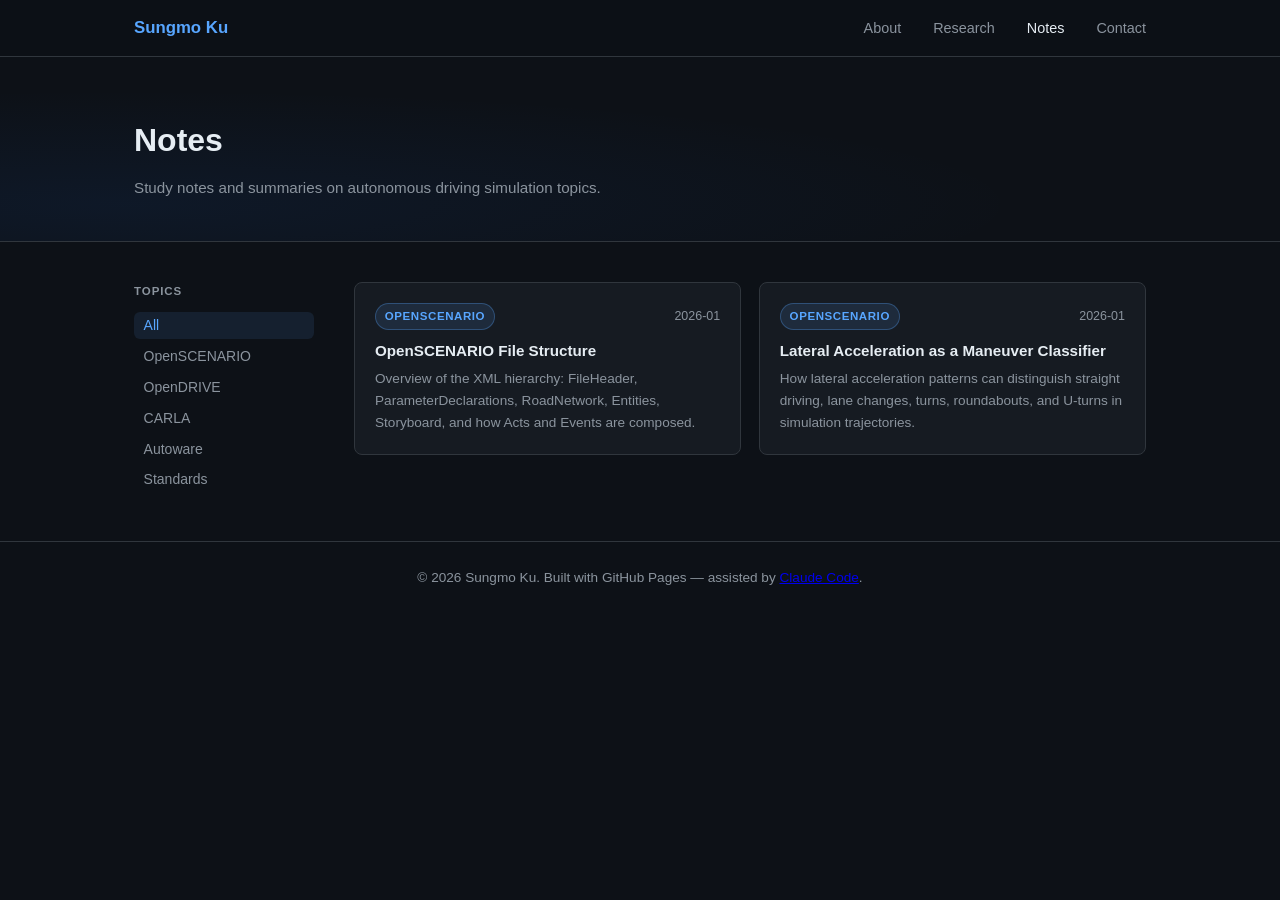
==== notes/index.html @ fc3dd428 "github io start" ====
<!DOCTYPE html>
<html lang="en">
<head>
  <meta charset="UTF-8" />
  <meta name="viewport" content="width=device-width, initial-scale=1.0" />
  <title>Notes | Sungmo Ku</title>
  <link rel="stylesheet" href="style.css" />
  <script src="../components.js" defer></script>
</head>
<body>

  <site-nav base="../" active="notes"></site-nav>

  <div class="page-hero">
    <div class="container">
      <h1>Notes</h1>
      <p>Study notes and summaries on autonomous driving simulation topics.</p>
    </div>
  </div>

  <div class="layout container">

    <!-- Sidebar: topic filter -->
    <aside class="sidebar">
      <p class="sidebar-label">Topics</p>
      <ul class="topic-list">
        <li><button class="topic-btn active" data-topic="all">All</button></li>
        <li><button class="topic-btn" data-topic="openscenario">OpenSCENARIO</button></li>
        <li><button class="topic-btn" data-topic="opendrive">OpenDRIVE</button></li>
        <li><button class="topic-btn" data-topic="carla">CARLA</button></li>
        <li><button class="topic-btn" data-topic="autoware">Autoware</button></li>
        <li><button class="topic-btn" data-topic="standards">Standards</button></li>
      </ul>
    </aside>

    <!-- Note cards -->
    <main class="note-grid" id="noteGrid">

      <a class="note-card" href="note.html?file=openscenario-structure" data-topic="openscenario">
        <div class="note-card-top">
          <span class="note-topic openscenario">OpenSCENARIO</span>
          <span class="note-date">2026-01</span>
        </div>
        <h2>OpenSCENARIO File Structure</h2>
        <p>Overview of the XML hierarchy: FileHeader, ParameterDeclarations, RoadNetwork, Entities, Storyboard, and how Acts and Events are composed.</p>
      </a>

      <a class="note-card" href="note.html?file=lateral-acceleration" data-topic="openscenario">
        <div class="note-card-top">
          <span class="note-topic openscenario">OpenSCENARIO</span>
          <span class="note-date">2026-01</span>
        </div>
        <h2>Lateral Acceleration as a Maneuver Classifier</h2>
        <p>How lateral acceleration patterns can distinguish straight driving, lane changes, turns, roundabouts, and U-turns in simulation trajectories.</p>
      </a>

      <!-- <a class="note-card" href="note.html?file=iso-26262-sotif" data-topic="standards">
        <div class="note-card-top">
          <span class="note-topic standards">Standards</span>
          <span class="note-date">2025-12</span>
        </div>
        <h2>ISO 26262 vs ISO 21448 (SOTIF)</h2>
        <p>Key differences between functional safety (ISO 26262) and safety of intended functionality (SOTIF), and how each applies to ADS validation.</p>
      </a> -->

      <!-- <a class="note-card" href="note.html?file=pegasus-layers" data-topic="standards">
        <div class="note-card-top">
          <span class="note-topic standards">Standards</span>
          <span class="note-date">2025-11</span>
        </div>
        <h2>PEGASUS Scenario Layering Framework</h2>
        <p>The 6-layer model (Road, Traffic Signs, Objects, Temporary Modifications, Environment, Digital) for hierarchical scenario classification.</p>
      </a> -->

      <!-- <a class="note-card" href="note.html?file=carla-basics" data-topic="carla">
        <div class="note-card-top">
          <span class="note-topic carla">CARLA</span>
          <span class="note-date">2025-10</span>
        </div>
        <h2>CARLA Simulation Basics</h2>
        <p>Server-client architecture, world and map loading, actor spawning, sensors, and how to interface CARLA with Python scripts.</p>
      </a>

      <a class="note-card" href="note.html?file=opendrive-road-model" data-topic="opendrive">
        <div class="note-card-top">
          <span class="note-topic opendrive">OpenDRIVE</span>
          <span class="note-date">2025-09</span>
        </div>
        <h2>OpenDRIVE Road Geometry Model</h2>
        <p>Road reference lines, lane sections, geometries (line, arc, spiral), and how to define junctions and road links in .xodr files.</p>
      </a> -->

    </main>
  </div>

  <site-footer></site-footer>

  <script>
    const buttons = document.querySelectorAll('.topic-btn');
    const cards   = document.querySelectorAll('.note-card');

    buttons.forEach(btn => {
      btn.addEventListener('click', () => {
        buttons.forEach(b => b.classList.remove('active'));
        btn.classList.add('active');

        const topic = btn.dataset.topic;
        cards.forEach(card => {
          card.style.display =
            (topic === 'all' || card.dataset.topic === topic) ? '' : 'none';
        });
      });
    });
  </script>

</body>
</html>
---- notes/style.css ----
*, *::before, *::after {
  box-sizing: border-box;
  margin: 0;
  padding: 0;
}

:root {
  --bg: #0d1117;
  --bg-alt: #161b22;
  --border: #30363d;
  --text: #e6edf3;
  --text-muted: #8b949e;
  --accent: #58a6ff;
  --accent-dim: #1f6feb;

  --c-openscenario: #58a6ff;
  --c-opendrive:    #3fb950;
  --c-carla:        #f78166;
  --c-autoware:     #d2a8ff;
  --c-standards:    #d29922;
}

html { scroll-behavior: smooth; }

body {
  font-family: -apple-system, BlinkMacSystemFont, "Segoe UI", sans-serif;
  background: var(--bg);
  color: var(--text);
  line-height: 1.7;
}

/* ── Nav ── */
header {
  position: sticky;
  top: 0;
  z-index: 100;
  background: rgba(13, 17, 23, 0.88);
  backdrop-filter: blur(8px);
  border-bottom: 1px solid var(--border);
}

nav {
  max-width: 1060px;
  margin: 0 auto;
  padding: 0 1.5rem;
  height: 56px;
  display: flex;
  align-items: center;
  justify-content: space-between;
}

.logo {
  font-weight: 700;
  font-size: 1.05rem;
  color: var(--accent);
  text-decoration: none;
}

nav ul {
  list-style: none;
  display: flex;
  gap: 2rem;
}

nav a {
  color: var(--text-muted);
  text-decoration: none;
  font-size: 0.9rem;
  transition: color 0.2s;
}

nav a:hover, nav a.active { color: var(--text); }

/* ── Page hero ── */
.page-hero {
  padding: 3.5rem 1.5rem 2.5rem;
  border-bottom: 1px solid var(--border);
  background: radial-gradient(ellipse at 10% 80%, rgba(31, 111, 235, 0.08) 0%, transparent 55%);
}

.page-hero h1 {
  font-size: 2rem;
  font-weight: 800;
  margin-bottom: 0.5rem;
}

.page-hero p {
  color: var(--text-muted);
  font-size: 0.95rem;
}

/* ── Container ── */
.container {
  max-width: 1060px;
  margin: 0 auto;
  padding: 0 1.5rem;
}

/* ── Layout ── */
.layout {
  display: grid;
  grid-template-columns: 180px 1fr;
  gap: 2.5rem;
  padding-top: 2.5rem;
  padding-bottom: 3rem;
  align-items: start;
}

/* ── Sidebar ── */
.sidebar {
  position: sticky;
  top: 72px;
}

.sidebar-label {
  font-size: 0.72rem;
  text-transform: uppercase;
  letter-spacing: 0.08em;
  color: var(--text-muted);
  margin-bottom: 0.6rem;
  font-weight: 600;
}

.topic-list {
  list-style: none;
  display: flex;
  flex-direction: column;
  gap: 0.2rem;
}

.topic-btn {
  width: 100%;
  text-align: left;
  background: none;
  border: none;
  color: var(--text-muted);
  font-size: 0.875rem;
  padding: 0.35rem 0.6rem;
  border-radius: 6px;
  cursor: pointer;
  transition: background 0.15s, color 0.15s;
}

.topic-btn:hover {
  background: var(--bg-alt);
  color: var(--text);
}

.topic-btn.active {
  background: rgba(88, 166, 255, 0.1);
  color: var(--accent);
}

/* ── Note grid ── */
.note-grid {
  display: grid;
  grid-template-columns: repeat(auto-fill, minmax(280px, 1fr));
  gap: 1.1rem;
}

/* ── Note card ── */
.note-card {
  display: block;
  text-decoration: none;
  color: inherit;
  border: 1px solid var(--border);
  border-radius: 8px;
  padding: 1.25rem;
  background: var(--bg-alt);
  transition: border-color 0.2s, transform 0.15s;
}

.note-card:hover {
  border-color: var(--accent-dim);
  transform: translateY(-2px);
}

.note-card-top {
  display: flex;
  align-items: center;
  justify-content: space-between;
  margin-bottom: 0.65rem;
}

.note-topic {
  font-size: 0.72rem;
  font-weight: 600;
  padding: 0.15rem 0.55rem;
  border-radius: 20px;
  text-transform: uppercase;
  letter-spacing: 0.05em;
}

.note-topic.openscenario { background: rgba(88,166,255,0.12); color: var(--c-openscenario); border: 1px solid rgba(88,166,255,0.3); }
.note-topic.opendrive    { background: rgba(63,185,80,0.12);  color: var(--c-opendrive);    border: 1px solid rgba(63,185,80,0.3); }
.note-topic.carla        { background: rgba(247,129,102,0.12);color: var(--c-carla);        border: 1px solid rgba(247,129,102,0.3); }
.note-topic.autoware     { background: rgba(210,168,255,0.12);color: var(--c-autoware);     border: 1px solid rgba(210,168,255,0.3); }
.note-topic.standards    { background: rgba(210,153,34,0.12); color: var(--c-standards);    border: 1px solid rgba(210,153,34,0.3); }

.note-date {
  font-size: 0.78rem;
  color: var(--text-muted);
}

.note-card h2 {
  font-size: 0.95rem;
  font-weight: 600;
  margin-bottom: 0.45rem;
  line-height: 1.4;
  color: var(--text);
}

.note-card p {
  font-size: 0.85rem;
  color: var(--text-muted);
  line-height: 1.6;
}

/* ── Footer ── */
footer {
  border-top: 1px solid var(--border);
  padding: 1.5rem;
  text-align: center;
  font-size: 0.85rem;
  color: var(--text-muted);
}

/* ── Mobile ── */
@media (max-width: 700px) {
  .layout {
    grid-template-columns: 1fr;
  }

  .sidebar {
    position: static;
    display: flex;
    flex-wrap: wrap;
    gap: 0.4rem;
    align-items: center;
  }

  .sidebar-label { display: none; }

  .topic-list {
    flex-direction: row;
    flex-wrap: wrap;
    gap: 0.4rem;
  }

  .topic-btn {
    width: auto;
    border: 1px solid var(--border);
    padding: 0.25rem 0.75rem;
  }
}
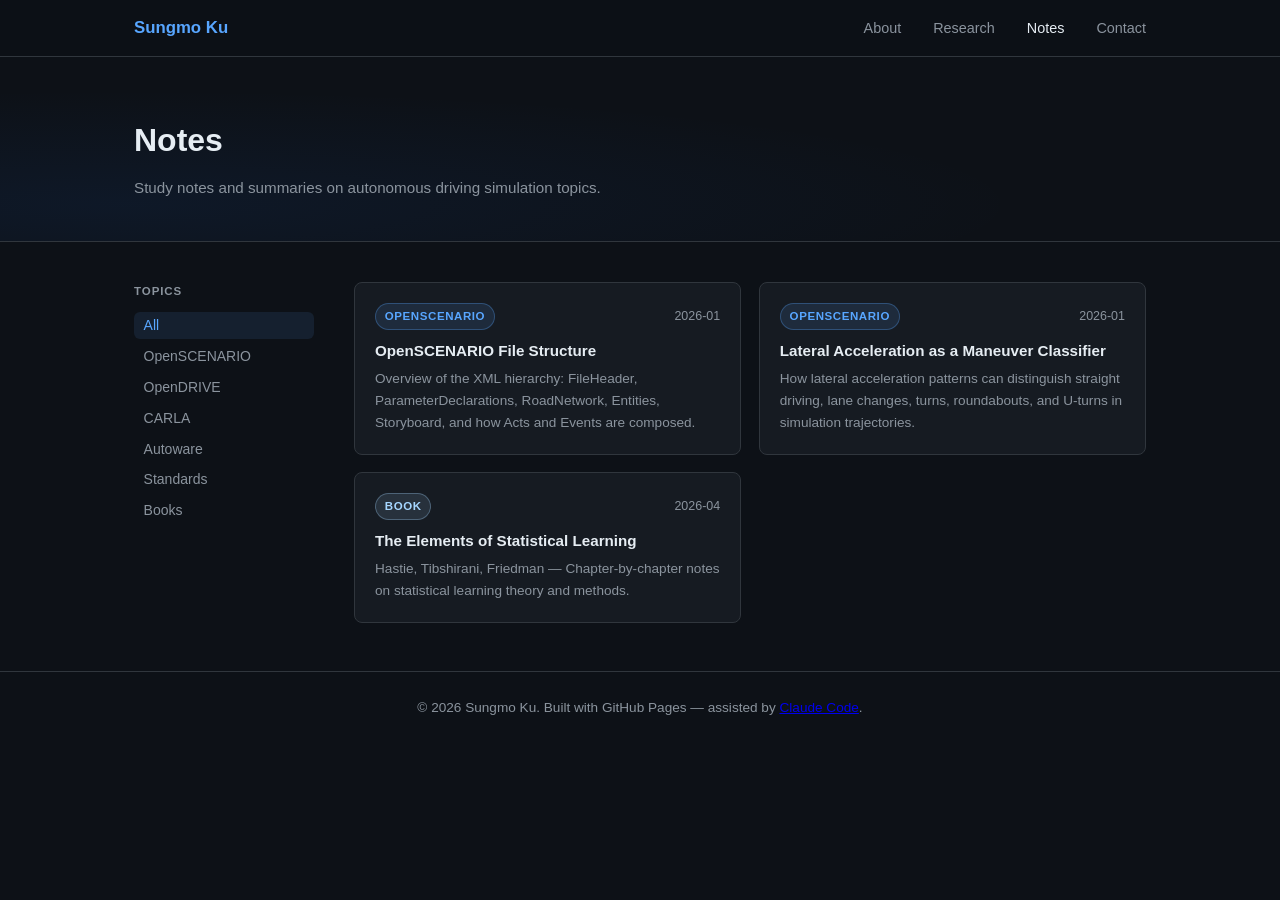
==== commit b61c317d: "260421" ====
--- a/notes/index.html
+++ b/notes/index.html
@@ -30,6 +30,7 @@
         <li><button class="topic-btn" data-topic="carla">CARLA</button></li>
         <li><button class="topic-btn" data-topic="autoware">Autoware</button></li>
         <li><button class="topic-btn" data-topic="standards">Standards</button></li>
+        <li><button class="topic-btn" data-topic="book">Books</button></li>
       </ul>
     </aside>
 
@@ -52,6 +53,15 @@
         </div>
         <h2>Lateral Acceleration as a Maneuver Classifier</h2>
         <p>How lateral acceleration patterns can distinguish straight driving, lane changes, turns, roundabouts, and U-turns in simulation trajectories.</p>
+      </a>
+
+      <a class="note-card" href="note.html?file=esl/index" data-topic="book">
+        <div class="note-card-top">
+          <span class="note-topic book">Book</span>
+          <span class="note-date">2026-04</span>
+        </div>
+        <h2>The Elements of Statistical Learning</h2>
+        <p>Hastie, Tibshirani, Friedman — Chapter-by-chapter notes on statistical learning theory and methods.</p>
       </a>
 
       <!-- <a class="note-card" href="note.html?file=iso-26262-sotif" data-topic="standards">
--- a/notes/style.css
+++ b/notes/style.css
@@ -18,6 +18,7 @@
   --c-carla:        #f78166;
   --c-autoware:     #d2a8ff;
   --c-standards:    #d29922;
+  --c-book:         #a5d6ff;
 }
 
 html { scroll-behavior: smooth; }
@@ -196,6 +197,7 @@
 .note-topic.carla        { background: rgba(247,129,102,0.12);color: var(--c-carla);        border: 1px solid rgba(247,129,102,0.3); }
 .note-topic.autoware     { background: rgba(210,168,255,0.12);color: var(--c-autoware);     border: 1px solid rgba(210,168,255,0.3); }
 .note-topic.standards    { background: rgba(210,153,34,0.12); color: var(--c-standards);    border: 1px solid rgba(210,153,34,0.3); }
+.note-topic.book         { background: rgba(165,214,255,0.12); color: var(--c-book);         border: 1px solid rgba(165,214,255,0.3); }
 
 .note-date {
   font-size: 0.78rem;
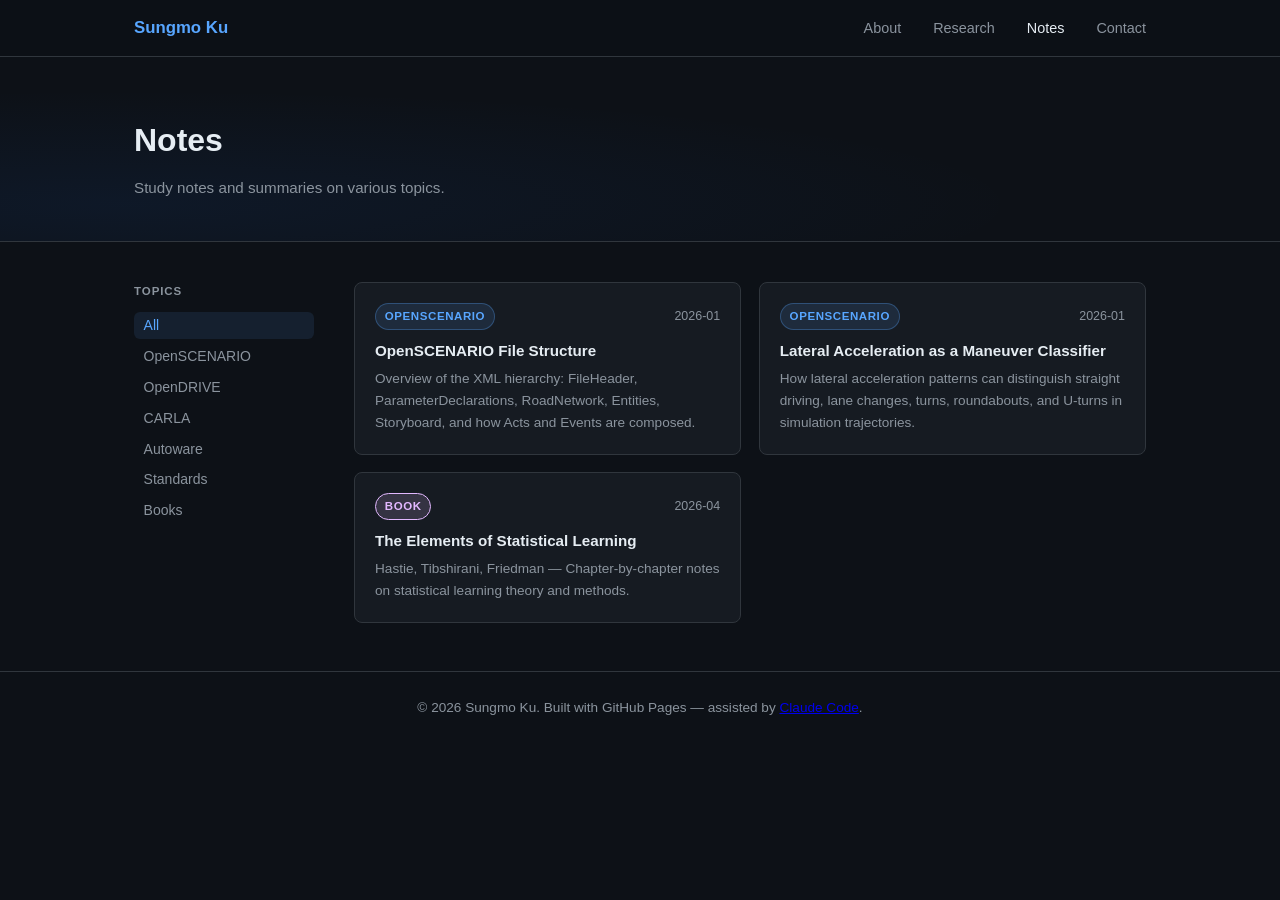
==== commit fac667f1: "260422 - detail changed in research & notes index" ====
--- a/notes/index.html
+++ b/notes/index.html
@@ -14,7 +14,7 @@
   <div class="page-hero">
     <div class="container">
       <h1>Notes</h1>
-      <p>Study notes and summaries on autonomous driving simulation topics.</p>
+      <p>Study notes and summaries on various topics.</p>
     </div>
   </div>
 
--- a/notes/style.css
+++ b/notes/style.css
@@ -18,7 +18,7 @@
   --c-carla:        #f78166;
   --c-autoware:     #d2a8ff;
   --c-standards:    #d29922;
-  --c-book:         #a5d6ff;
+  --c-book:         #e2b8ff;
 }
 
 html { scroll-behavior: smooth; }
@@ -197,7 +197,7 @@
 .note-topic.carla        { background: rgba(247,129,102,0.12);color: var(--c-carla);        border: 1px solid rgba(247,129,102,0.3); }
 .note-topic.autoware     { background: rgba(210,168,255,0.12);color: var(--c-autoware);     border: 1px solid rgba(210,168,255,0.3); }
 .note-topic.standards    { background: rgba(210,153,34,0.12); color: var(--c-standards);    border: 1px solid rgba(210,153,34,0.3); }
-.note-topic.book         { background: rgba(165,214,255,0.12); color: var(--c-book);         border: 1px solid rgba(165,214,255,0.3); }
+.note-topic.book         { background: rgba(226,184,255,0.15); color: var(--c-book);         border: 1px solid #e2b8ff; }
 
 .note-date {
   font-size: 0.78rem;
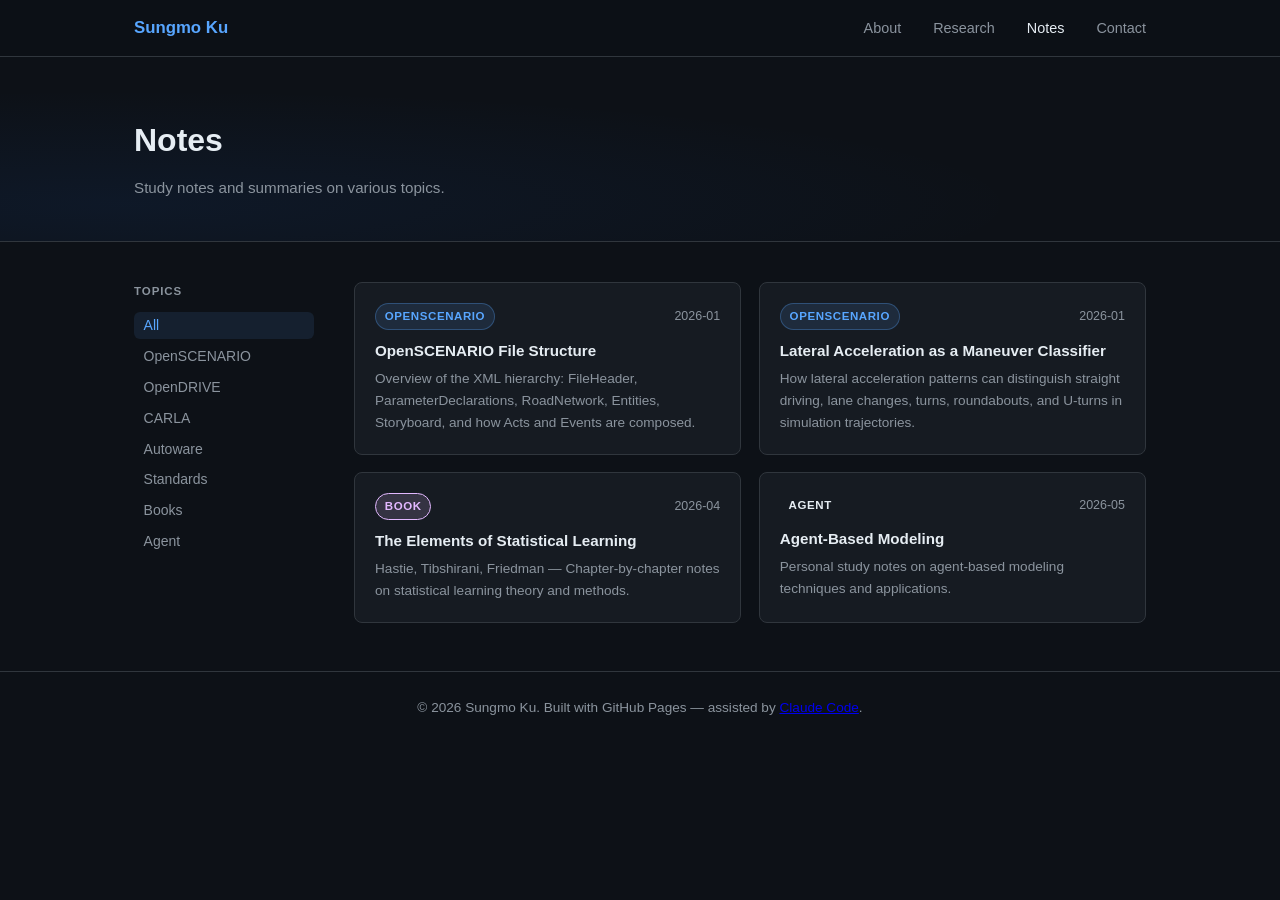
==== commit e6bb5cdc: "agent_langchain" ====
--- a/notes/index.html
+++ b/notes/index.html
@@ -31,6 +31,7 @@
         <li><button class="topic-btn" data-topic="autoware">Autoware</button></li>
         <li><button class="topic-btn" data-topic="standards">Standards</button></li>
         <li><button class="topic-btn" data-topic="book">Books</button></li>
+        <li><button class="topic-btn" data-topic="agent">Agent</button></li>
       </ul>
     </aside>
 
@@ -64,23 +65,14 @@
         <p>Hastie, Tibshirani, Friedman — Chapter-by-chapter notes on statistical learning theory and methods.</p>
       </a>
 
-      <!-- <a class="note-card" href="note.html?file=iso-26262-sotif" data-topic="standards">
+      <a class="note-card" href="note.html?file=agent/index" data-topic="agent">
         <div class="note-card-top">
-          <span class="note-topic standards">Standards</span>
-          <span class="note-date">2025-12</span>
+          <span class="note-topic agent">Agent</span>
+          <span class="note-date">2026-05</span>
         </div>
-        <h2>ISO 26262 vs ISO 21448 (SOTIF)</h2>
-        <p>Key differences between functional safety (ISO 26262) and safety of intended functionality (SOTIF), and how each applies to ADS validation.</p>
-      </a> -->
-
-      <!-- <a class="note-card" href="note.html?file=pegasus-layers" data-topic="standards">
-        <div class="note-card-top">
-          <span class="note-topic standards">Standards</span>
-          <span class="note-date">2025-11</span>
-        </div>
-        <h2>PEGASUS Scenario Layering Framework</h2>
-        <p>The 6-layer model (Road, Traffic Signs, Objects, Temporary Modifications, Environment, Digital) for hierarchical scenario classification.</p>
-      </a> -->
+        <h2>Agent-Based Modeling</h2>
+        <p> Personal study notes on agent-based modeling techniques and applications.</p>
+      </a>
 
       <!-- <a class="note-card" href="note.html?file=carla-basics" data-topic="carla">
         <div class="note-card-top">
@@ -89,9 +81,9 @@
         </div>
         <h2>CARLA Simulation Basics</h2>
         <p>Server-client architecture, world and map loading, actor spawning, sensors, and how to interface CARLA with Python scripts.</p>
-      </a>
+      </a> -->
 
-      <a class="note-card" href="note.html?file=opendrive-road-model" data-topic="opendrive">
+      <!-- <a class="note-card" href="note.html?file=opendrive-road-model" data-topic="opendrive">
         <div class="note-card-top">
           <span class="note-topic opendrive">OpenDRIVE</span>
           <span class="note-date">2025-09</span>
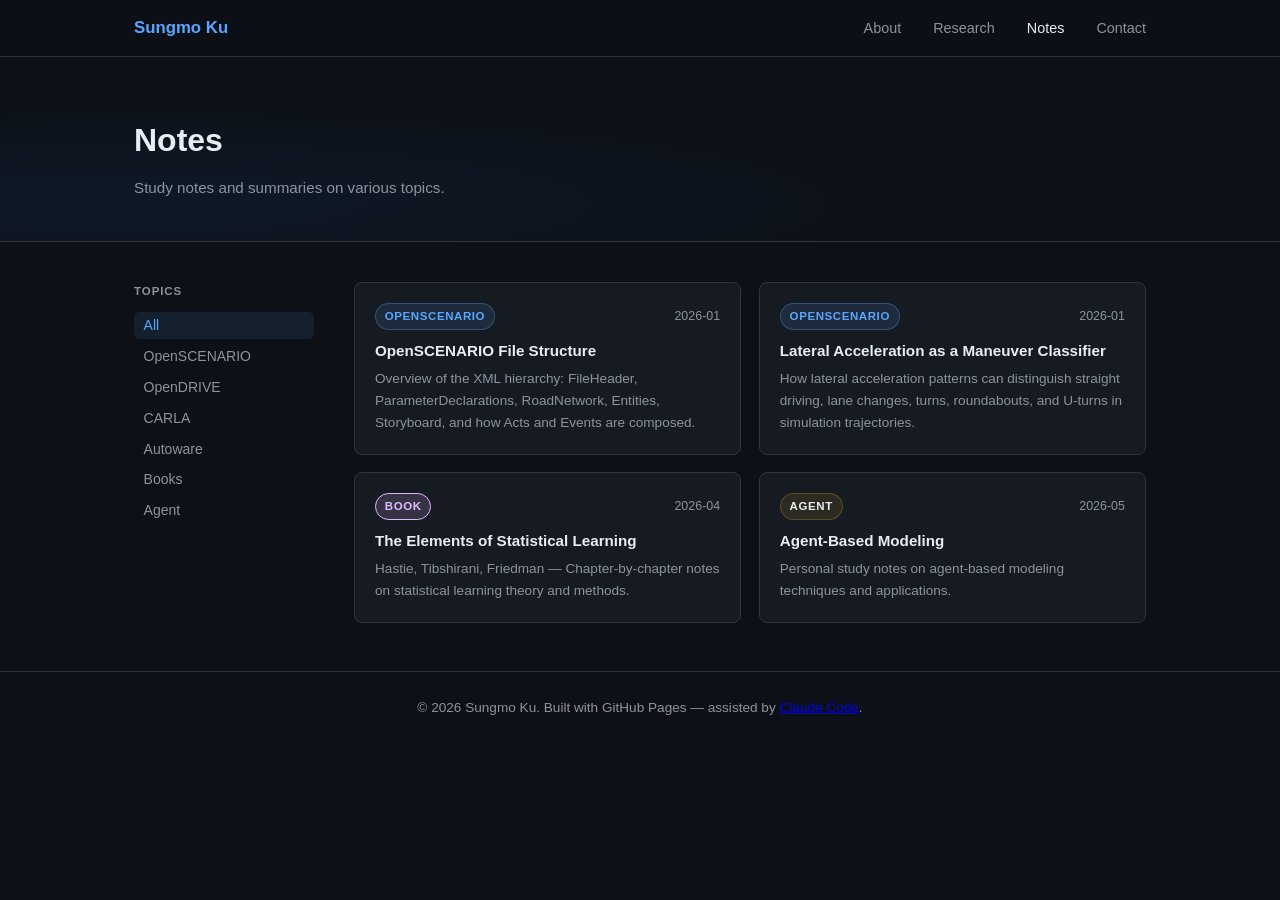
==== commit 3fef7e91: "notes standards removed" ====
--- a/notes/index.html
+++ b/notes/index.html
@@ -29,7 +29,7 @@
         <li><button class="topic-btn" data-topic="opendrive">OpenDRIVE</button></li>
         <li><button class="topic-btn" data-topic="carla">CARLA</button></li>
         <li><button class="topic-btn" data-topic="autoware">Autoware</button></li>
-        <li><button class="topic-btn" data-topic="standards">Standards</button></li>
+        <!-- <li><button class="topic-btn" data-topic="standards">Standards</button></li> -->
         <li><button class="topic-btn" data-topic="book">Books</button></li>
         <li><button class="topic-btn" data-topic="agent">Agent</button></li>
       </ul>
--- a/notes/style.css
+++ b/notes/style.css
@@ -196,7 +196,7 @@
 .note-topic.opendrive    { background: rgba(63,185,80,0.12);  color: var(--c-opendrive);    border: 1px solid rgba(63,185,80,0.3); }
 .note-topic.carla        { background: rgba(247,129,102,0.12);color: var(--c-carla);        border: 1px solid rgba(247,129,102,0.3); }
 .note-topic.autoware     { background: rgba(210,168,255,0.12);color: var(--c-autoware);     border: 1px solid rgba(210,168,255,0.3); }
-.note-topic.standards    { background: rgba(210,153,34,0.12); color: var(--c-standards);    border: 1px solid rgba(210,153,34,0.3); }
+.note-topic.agent     { background: rgba(210,153,34,0.12); color: var(--c-agent);     border: 1px solid rgba(210,153,34,0.3); }
 .note-topic.book         { background: rgba(226,184,255,0.15); color: var(--c-book);         border: 1px solid #e2b8ff; }
 
 .note-date {
